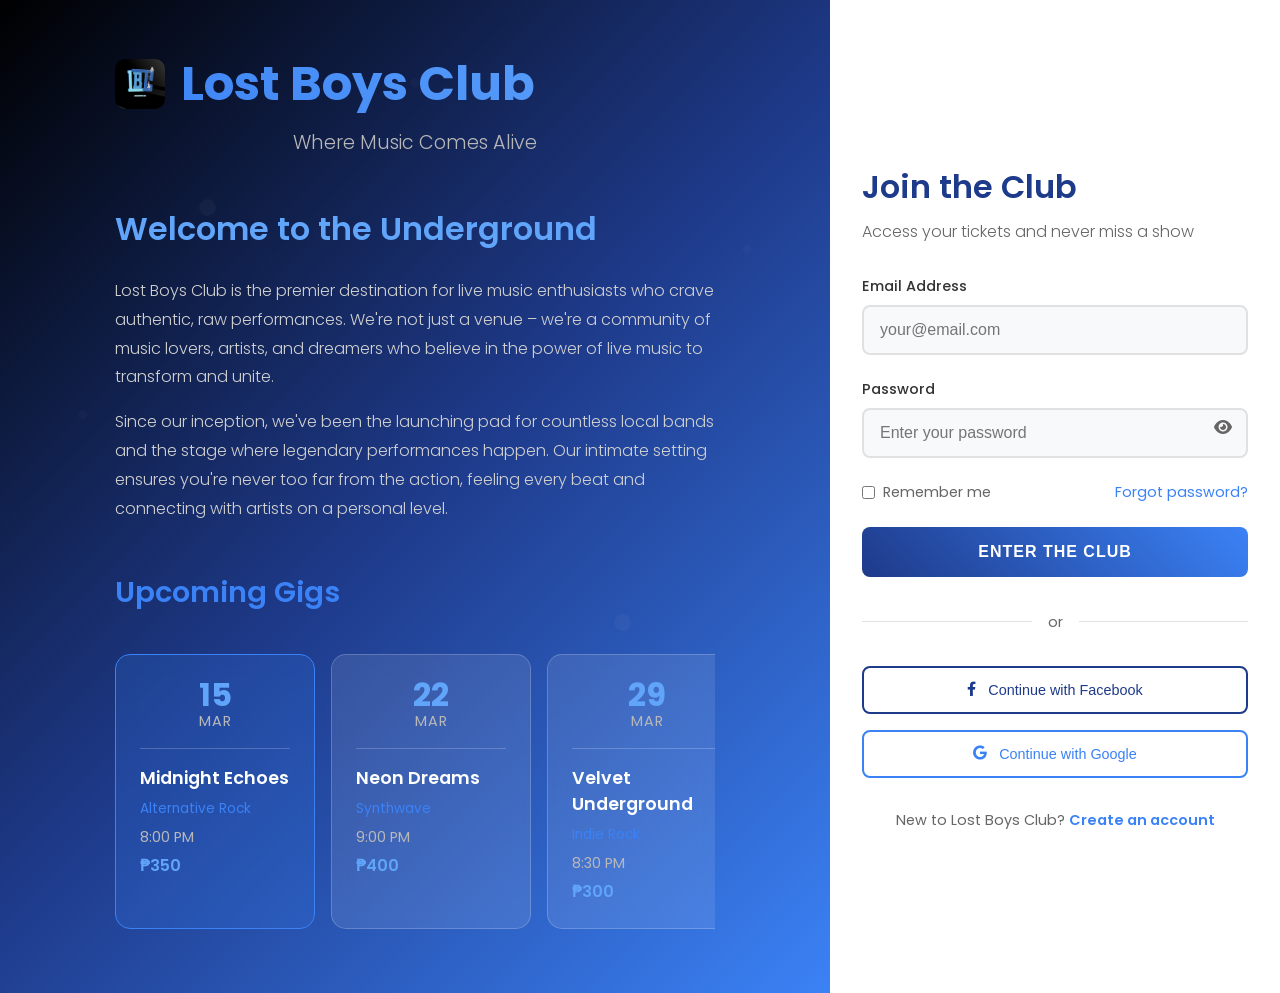
==== index.html @ bd05a9cb "initial login with landing page and bands page" ====
<!DOCTYPE html>
<html lang="en">
<head>
    <meta charset="UTF-8">
    <meta name="viewport" content="width=device-width, initial-scale=1.0">
    <title>Login - Lost Boys Club</title>
    <link rel="stylesheet" href="assets/css/login.css">
    <link href="https://fonts.googleapis.com/css2?family=Poppins:wght@300;400;500;600;700&display=swap" rel="stylesheet">
    <link rel="stylesheet" href="https://cdnjs.cloudflare.com/ajax/libs/font-awesome/6.0.0/css/all.min.css">
</head>
<body>
    <div class="login-container">
        <div class="login-left">
            <div class="lbc-overview">
                <div class="logo-section">
                    <h1><img src="assets/images/lbc_logo.jpg" alt="Lost Boys Club" class="logo-img"> Lost Boys Club</h1>
                    <p class="tagline">Where Music Comes Alive</p>
                </div>
                
                <div class="about-section">
                    <h2>Welcome to the Underground</h2>
                    <p>Lost Boys Club is the premier destination for live music enthusiasts who crave authentic, raw performances. We're not just a venue – we're a community of music lovers, artists, and dreamers who believe in the power of live music to transform and unite.</p>
                    <p>Since our inception, we've been the launching pad for countless local bands and the stage where legendary performances happen. Our intimate setting ensures you're never too far from the action, feeling every beat and connecting with artists on a personal level.</p>
                </div>

                <div class="upcoming-gigs">
                    <h3>Upcoming Gigs</h3>
                    <div class="gig-carousel">
                        <div class="gig-card active">
                            <div class="gig-date">
                                <span class="day">15</span>
                                <span class="month">MAR</span>
                            </div>
                            <div class="gig-info">
                                <h4>Midnight Echoes</h4>
                                <p class="genre">Alternative Rock</p>
                                <p class="time">8:00 PM</p>
                                <p class="price">₱350</p>
                            </div>
                        </div>
                        <div class="gig-card">
                            <div class="gig-date">
                                <span class="day">22</span>
                                <span class="month">MAR</span>
                            </div>
                            <div class="gig-info">
                                <h4>Neon Dreams</h4>
                                <p class="genre">Synthwave</p>
                                <p class="time">9:00 PM</p>
                                <p class="price">₱400</p>
                            </div>
                        </div>
                        <div class="gig-card">
                            <div class="gig-date">
                                <span class="day">29</span>
                                <span class="month">MAR</span>
                            </div>
                            <div class="gig-info">
                                <h4>Velvet Underground</h4>
                                <p class="genre">Indie Rock</p>
                                <p class="time">8:30 PM</p>
                                <p class="price">₱300</p>
                            </div>
                        </div>
                    </div>
                </div>
            </div>
        </div>

        <div class="login-right">
            <div class="login-form-container">
                <h2>Join the Club</h2>
                <p class="login-subtitle">Access your tickets and never miss a show</p>
                
                <form id="loginForm" class="login-form">
                    <div class="form-group">
                        <label for="email">Email Address</label>
                        <input type="email" id="email" name="email" required placeholder="your@email.com">
                    </div>
                    
                    <div class="form-group">
                        <label for="password">Password</label>
                        <input type="password" id="password" name="password" required placeholder="Enter your password">
                        <i class="fas fa-eye toggle-password"></i>
                    </div>
                    
                    <div class="form-options">
                        <label class="remember-me">
                            <input type="checkbox" name="remember">
                            <span>Remember me</span>
                        </label>
                        <a href="#" class="forgot-password">Forgot password?</a>
                    </div>
                    
                    <button type="submit" class="login-btn">Enter the Club</button>
                </form>
                
                <div class="divider">
                    <span>or</span>
                </div>
                
                <div class="social-login">
                    <button class="social-btn facebook">
                        <i class="fab fa-facebook-f"></i>
                        Continue with Facebook
                    </button>
                    <button class="social-btn google">
                        <i class="fab fa-google"></i>
                        Continue with Google
                    </button>
                </div>
                
                <div class="signup-link">
                    <p>New to Lost Boys Club? <a href="#">Create an account</a></p>
                </div>
            </div>
        </div>
    </div>

    <script src="assets/js/login.js"></script>
</body>
</html>
---- assets/css/login.css ----
/* Login Page Specific Styles */

/* Base Styles */
* {
    margin: 0;
    padding: 0;
    box-sizing: border-box;
}

body {
    font-family: 'Poppins', sans-serif;
    background: linear-gradient(135deg, #1e3a8a 0%, #1e40af 100%);
    min-height: 100vh;
    overflow-x: hidden;
    color: #000;
}

/* Login Container */
.login-container {
    display: flex;
    min-height: 100vh;
    background: #000;
}

/* Left Side - LBC Overview */
.login-left {
    flex: 1;
    background: linear-gradient(135deg, #000000 0%, #1e3a8a 50%, #3b82f6 100%);
    color: #fff;
    padding: 3rem;
    display: flex;
    align-items: center;
    position: relative;
    overflow: hidden;
}

.login-left::before {
    content: '';
    position: absolute;
    top: 0;
    left: 0;
    right: 0;
    bottom: 0;
    background: url('data:image/svg+xml,<svg xmlns="http://www.w3.org/2000/svg" viewBox="0 0 100 100"><defs><pattern id="grain" width="100" height="100" patternUnits="userSpaceOnUse"><circle cx="25" cy="25" r="1" fill="rgba(255,255,255,0.03)"/><circle cx="75" cy="75" r="1" fill="rgba(255,255,255,0.03)"/><circle cx="50" cy="10" r="0.5" fill="rgba(255,255,255,0.02)"/><circle cx="10" cy="50" r="0.5" fill="rgba(255,255,255,0.02)"/><circle cx="90" cy="30" r="0.5" fill="rgba(255,255,255,0.02)"/></pattern></defs><rect width="100" height="100" fill="url(%23grain)"/></svg>');
    pointer-events: none;
}

.lbc-overview {
    max-width: 600px;
    margin: 0 auto;
    position: relative;
    z-index: 1;
}

/* Logo Section */
.logo-section {
    text-align: center;
    margin-bottom: 3rem;
}

.logo-section h1 {
    font-size: 3rem;
    font-weight: 700;
    margin-bottom: 0.5rem;
    background: linear-gradient(45deg, #3b82f6, #60a5fa);
    -webkit-background-clip: text;
    -webkit-text-fill-color: transparent;
    background-clip: text;
    display: flex;
    align-items: center;
    gap: 1rem;
}

.logo-img {
    height: 50px;
    width: auto;
    border-radius: 10px;
    transition: transform 0.3s ease;
}

.logo-section:hover .logo-img {
    transform: scale(1.05);
}

.tagline {
    font-size: 1.2rem;
    color: #b8b8b8;
    font-weight: 300;
}

/* About Section */
.about-section {
    margin-bottom: 3rem;
}

.about-section h2 {
    font-size: 2rem;
    margin-bottom: 1.5rem;
    color: #60a5fa;
    font-weight: 600;
}

.about-section p {
    line-height: 1.8;
    margin-bottom: 1rem;
    color: #d0d0d0;
    font-weight: 300;
}

/* Upcoming Gigs */
.upcoming-gigs h3 {
    font-size: 1.8rem;
    margin-bottom: 1.5rem;
    color: #3b82f6;
    font-weight: 600;
}

.gig-carousel {
    display: flex;
    gap: 1rem;
    overflow-x: auto;
    padding: 1rem 0;
    scroll-snap-type: x mandatory;
}

.gig-carousel::-webkit-scrollbar {
    height: 6px;
}

.gig-carousel::-webkit-scrollbar-track {
    background: rgba(255, 255, 255, 0.1);
    border-radius: 3px;
}

.gig-carousel::-webkit-scrollbar-thumb {
    background: rgba(59, 130, 246, 0.5);
    border-radius: 3px;
}

.gig-card {
    background: rgba(255, 255, 255, 0.1);
    backdrop-filter: blur(10px);
    border-radius: 15px;
    padding: 1.5rem;
    min-width: 200px;
    scroll-snap-align: start;
    border: 1px solid rgba(255, 255, 255, 0.2);
    transition: all 0.3s ease;
    cursor: pointer;
}

.gig-card:hover {
    transform: translateY(-5px);
    background: rgba(255, 255, 255, 0.15);
    border-color: rgba(59, 130, 246, 0.5);
}

.gig-card.active {
    background: rgba(59, 130, 246, 0.2);
    border-color: #3b82f6;
}

.gig-date {
    display: flex;
    flex-direction: column;
    align-items: center;
    margin-bottom: 1rem;
    padding-bottom: 1rem;
    border-bottom: 1px solid rgba(255, 255, 255, 0.2);
}

.gig-date .day {
    font-size: 2rem;
    font-weight: 700;
    color: #60a5fa;
    line-height: 1;
}

.gig-date .month {
    font-size: 0.9rem;
    color: #b8b8b8;
    text-transform: uppercase;
    letter-spacing: 1px;
}

.gig-info h4 {
    font-size: 1.1rem;
    margin-bottom: 0.5rem;
    color: #fff;
    font-weight: 600;
}

.gig-info .genre {
    font-size: 0.85rem;
    color: #3b82f6;
    margin-bottom: 0.5rem;
}

.gig-info .time {
    font-size: 0.9rem;
    color: #b8b8b8;
    margin-bottom: 0.3rem;
}

.gig-info .price {
    font-size: 1rem;
    color: #60a5fa;
    font-weight: 600;
}

/* Right Side - Login Form */
.login-right {
    flex: 0 0 450px;
    background: #fff;
    display: flex;
    align-items: center;
    justify-content: center;
    padding: 2rem;
}

.login-form-container {
    width: 100%;
    max-width: 400px;
}

.login-form-container h2 {
    font-size: 2rem;
    margin-bottom: 0.5rem;
    color: #1e3a8a;
    font-weight: 600;
}

.login-subtitle {
    color: #666;
    margin-bottom: 2rem;
    font-weight: 300;
}

/* Form Styles */
.login-form {
    margin-bottom: 2rem;
}

.form-group {
    margin-bottom: 1.5rem;
    position: relative;
}

.form-group label {
    display: block;
    margin-bottom: 0.5rem;
    color: #333;
    font-weight: 500;
    font-size: 0.9rem;
}

.form-group input {
    width: 100%;
    padding: 0.875rem 1rem;
    border: 2px solid #e1e1e1;
    border-radius: 8px;
    font-size: 1rem;
    transition: all 0.3s ease;
    background: #f8f9fa;
}

.form-group input:focus {
    outline: none;
    border-color: #3b82f6;
    background: #fff;
    box-shadow: 0 0 0 3px rgba(59, 130, 246, 0.1);
}

.toggle-password {
    position: absolute;
    right: 1rem;
    top: 2.5rem;
    color: #666;
    cursor: pointer;
    transition: color 0.3s ease;
}

.toggle-password:hover {
    color: #3b82f6;
}

/* Form Options */
.form-options {
    display: flex;
    justify-content: space-between;
    align-items: center;
    margin-bottom: 1.5rem;
}

.remember-me {
    display: flex;
    align-items: center;
    cursor: pointer;
    font-size: 0.9rem;
    color: #666;
}

.remember-me input {
    margin-right: 0.5rem;
    width: auto;
}

.forgot-password {
    color: #3b82f6;
    text-decoration: none;
    font-size: 0.9rem;
    transition: color 0.3s ease;
}

.forgot-password:hover {
    color: #1e40af;
}

/* Login Button */
.login-btn {
    width: 100%;
    padding: 1rem;
    background: linear-gradient(45deg, #1e3a8a, #3b82f6);
    color: #fff;
    border: none;
    border-radius: 8px;
    font-size: 1rem;
    font-weight: 600;
    cursor: pointer;
    transition: all 0.3s ease;
    text-transform: uppercase;
    letter-spacing: 1px;
}

.login-btn:hover {
    transform: translateY(-2px);
    box-shadow: 0 10px 25px rgba(59, 130, 246, 0.3);
}

.login-btn:active {
    transform: translateY(0);
}

/* Divider */
.divider {
    text-align: center;
    margin: 2rem 0;
    position: relative;
}

.divider::before {
    content: '';
    position: absolute;
    top: 50%;
    left: 0;
    right: 0;
    height: 1px;
    background: #e1e1e1;
}

.divider span {
    background: #fff;
    padding: 0 1rem;
    color: #666;
    font-size: 0.9rem;
    position: relative;
    z-index: 1;
}

/* Social Login */
.social-login {
    margin-bottom: 2rem;
}

.social-btn {
    width: 100%;
    padding: 0.875rem;
    border: 2px solid #e1e1e1;
    border-radius: 8px;
    font-size: 0.9rem;
    font-weight: 500;
    cursor: pointer;
    transition: all 0.3s ease;
    margin-bottom: 1rem;
    display: flex;
    align-items: center;
    justify-content: center;
    gap: 0.75rem;
    background: #fff;
}

.social-btn:hover {
    transform: translateY(-2px);
    box-shadow: 0 5px 15px rgba(0, 0, 0, 0.1);
}

.social-btn.facebook {
    color: #1e3a8a;
    border-color: #1e3a8a;
}

.social-btn.facebook:hover {
    background: #1e3a8a;
    color: #fff;
}

.social-btn.google {
    color: #3b82f6;
    border-color: #3b82f6;
}

.social-btn.google:hover {
    background: #3b82f6;
    color: #fff;
}

/* Signup Link */
.signup-link {
    text-align: center;
    font-size: 0.9rem;
    color: #666;
}

.signup-link a {
    color: #3b82f6;
    text-decoration: none;
    font-weight: 600;
    transition: color 0.3s ease;
}

.signup-link a:hover {
    color: #1e40af;
}

/* Notification Styles */
.notification {
    position: fixed;
    top: 20px;
    right: 20px;
    padding: 1rem 1.5rem;
    border-radius: 8px;
    color: white;
    font-weight: 500;
    z-index: 1000;
    transform: translateX(100%);
    transition: transform 0.3s ease;
    max-width: 300px;
    word-wrap: break-word;
}

.notification-success {
    background: linear-gradient(45deg, #4caf50, #45a049);
}

.notification-error {
    background: linear-gradient(45deg, #f44336, #da190b);
}

.notification-info {
    background: linear-gradient(45deg, #3b82f6, #1e40af);
}

/* Registration Modal */
.modal-overlay {
    position: fixed;
    top: 0;
    left: 0;
    right: 0;
    bottom: 0;
    background: rgba(0, 0, 0, 0.8);
    display: flex;
    align-items: center;
    justify-content: center;
    z-index: 2000;
    animation: fadeIn 0.3s ease;
}

.registration-modal {
    background: white;
    border-radius: 15px;
    padding: 2rem;
    max-width: 500px;
    width: 90%;
    max-height: 90vh;
    overflow-y: auto;
    animation: slideUp 0.3s ease;
}

/* Animations */
@keyframes fadeIn {
    from { opacity: 0; }
    to { opacity: 1; }
}

@keyframes slideUp {
    from { transform: translateY(50px); opacity: 0; }
    to { transform: translateY(0); opacity: 1; }
}

/* Responsive Design */
@media (max-width: 1024px) {
    .login-left {
        padding: 2rem;
    }
    
    .logo-section h1 {
        font-size: 2.5rem;
    }
    
    .login-right {
        flex: 0 0 400px;
    }
}

@media (max-width: 768px) {
    .login-container {
        flex-direction: column;
    }
    
    .login-left {
        min-height: auto;
        padding: 2rem;
    }
    
    .login-right {
        flex: 1;
        padding: 1.5rem;
    }
    
    .gig-carousel {
        flex-direction: column;
    }
    
    .gig-card {
        min-width: 100%;
    }
}

@media (max-width: 480px) {
    .login-left {
        padding: 1.5rem;
    }
    
    .logo-section h1 {
        font-size: 2rem;
    }
    
    .about-section h2 {
        font-size: 1.5rem;
    }
    
    .upcoming-gigs h3 {
        font-size: 1.3rem;
    }
    
    .login-right {
        padding: 1rem;
    }
    
    .login-form-container h2 {
        font-size: 1.5rem;
    }
}
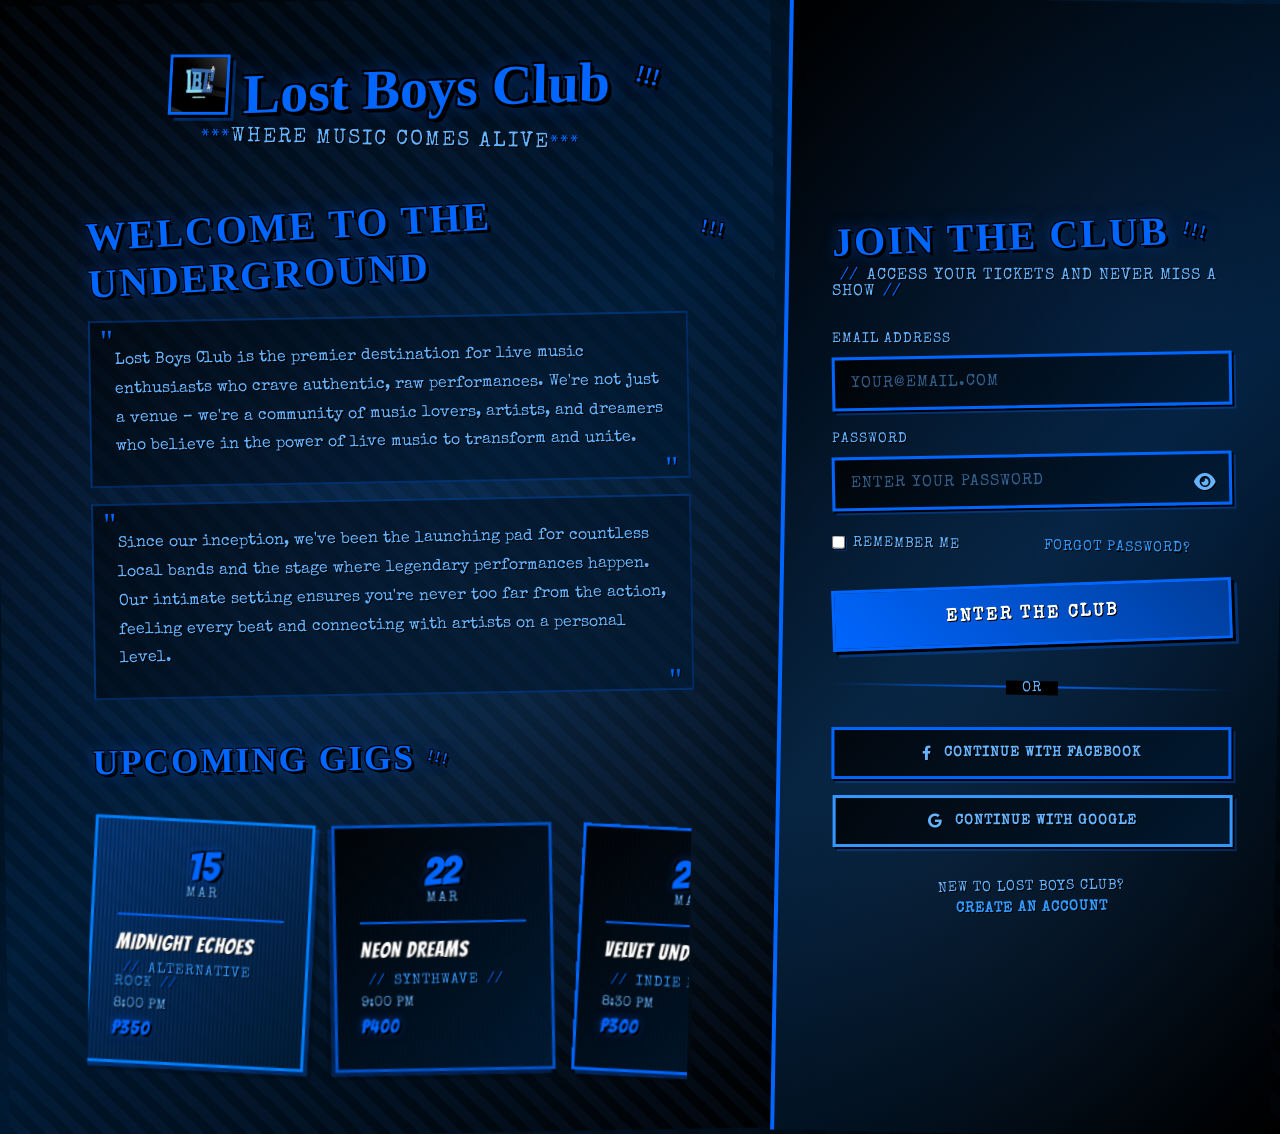
==== commit 43baa005: "punk ui. added backend customer side functionality" ====
--- a/index.html
+++ b/index.html
@@ -5,7 +5,7 @@
     <meta name="viewport" content="width=device-width, initial-scale=1.0">
     <title>Login - Lost Boys Club</title>
     <link rel="stylesheet" href="assets/css/login.css">
-    <link href="https://fonts.googleapis.com/css2?family=Poppins:wght@300;400;500;600;700&display=swap" rel="stylesheet">
+    <link href="https://fonts.googleapis.com/css2?family=Permanent+Marker&family=Bangers&family=Creepster&family=Special+Elite&family=UnifrakturMaguntia&family=Poppins:wght@300;400;500;600;700&display=swap" rel="stylesheet">
     <link rel="stylesheet" href="https://cdnjs.cloudflare.com/ajax/libs/font-awesome/6.0.0/css/all.min.css">
 </head>
 <body>
--- a/assets/css/login.css
+++ b/assets/css/login.css
@@ -8,30 +8,72 @@
 }
 
 body {
-    font-family: 'Poppins', sans-serif;
-    background: linear-gradient(135deg, #1e3a8a 0%, #1e40af 100%);
+    font-family: 'Permanent Marker', 'Bangers', 'Special Elite', cursive;
+    background: 
+        repeating-linear-gradient(
+            45deg,
+            transparent,
+            transparent 10px,
+            rgba(59, 130, 246, 0.03) 10px,
+            rgba(59, 130, 246, 0.03) 20px
+        ),
+        linear-gradient(135deg, #000000 0%, #001a33 50%, #000000 100%);
     min-height: 100vh;
     overflow-x: hidden;
-    color: #000;
+    color: #fff;
 }
 
 /* Login Container */
 .login-container {
     display: flex;
     min-height: 100vh;
-    background: #000;
+    background: 
+        repeating-linear-gradient(
+            45deg,
+            transparent,
+            transparent 15px,
+            rgba(59, 130, 246, 0.02) 15px,
+            rgba(59, 130, 246, 0.02) 30px
+        ),
+        linear-gradient(135deg, #000000 0%, #001a33 50%, #000000 100%);
+    position: relative;
+    overflow: hidden;
+}
+
+.login-container::before {
+    content: '';
+    position: absolute;
+    top: 0;
+    left: 0;
+    right: 0;
+    bottom: 0;
+    background-image: 
+        radial-gradient(circle at 20% 50%, rgba(59, 130, 246, 0.1) 0%, transparent 50%),
+        radial-gradient(circle at 80% 20%, rgba(96, 165, 250, 0.1) 0%, transparent 50%),
+        radial-gradient(circle at 40% 80%, rgba(59, 130, 246, 0.1) 0%, transparent 50%);
+    pointer-events: none;
+    z-index: -1;
 }
 
 /* Left Side - LBC Overview */
 .login-left {
     flex: 1;
-    background: linear-gradient(135deg, #000000 0%, #1e3a8a 50%, #3b82f6 100%);
+    background: 
+        repeating-linear-gradient(
+            45deg,
+            transparent,
+            transparent 10px,
+            rgba(59, 130, 246, 0.05) 10px,
+            rgba(59, 130, 246, 0.05) 20px
+        ),
+        linear-gradient(135deg, #000000 0%, #001a33 50%, #000000 100%);
     color: #fff;
     padding: 3rem;
     display: flex;
     align-items: center;
     position: relative;
     overflow: hidden;
+    transform: rotate(-1deg);
 }
 
 .login-left::before {
@@ -41,8 +83,11 @@
     left: 0;
     right: 0;
     bottom: 0;
-    background: url('data:image/svg+xml,<svg xmlns="http://www.w3.org/2000/svg" viewBox="0 0 100 100"><defs><pattern id="grain" width="100" height="100" patternUnits="userSpaceOnUse"><circle cx="25" cy="25" r="1" fill="rgba(255,255,255,0.03)"/><circle cx="75" cy="75" r="1" fill="rgba(255,255,255,0.03)"/><circle cx="50" cy="10" r="0.5" fill="rgba(255,255,255,0.02)"/><circle cx="10" cy="50" r="0.5" fill="rgba(255,255,255,0.02)"/><circle cx="90" cy="30" r="0.5" fill="rgba(255,255,255,0.02)"/></pattern></defs><rect width="100" height="100" fill="url(%23grain)"/></svg>');
+    background-image: 
+        radial-gradient(circle at 30% 40%, rgba(59, 130, 246, 0.1) 0%, transparent 50%),
+        radial-gradient(circle at 70% 60%, rgba(96, 165, 250, 0.1) 0%, transparent 50%);
     pointer-events: none;
+    z-index: -1;
 }
 
 .lbc-overview {
@@ -50,114 +95,278 @@
     margin: 0 auto;
     position: relative;
     z-index: 1;
+    transform: rotate(1deg);
 }
 
 /* Logo Section */
 .logo-section {
     text-align: center;
     margin-bottom: 3rem;
+    position: relative;
 }
 
 .logo-section h1 {
-    font-size: 3rem;
+    font-family: 'Permanent Marker', cursive;
+    font-size: 3.5rem;
     font-weight: 700;
     margin-bottom: 0.5rem;
-    background: linear-gradient(45deg, #3b82f6, #60a5fa);
-    -webkit-background-clip: text;
-    -webkit-text-fill-color: transparent;
-    background-clip: text;
-    display: flex;
-    align-items: center;
-    gap: 1rem;
+    color: #0066ff;
+    text-shadow: 
+        4px 4px 0px #000,
+        -2px -2px 0px #000,
+        2px -2px 0px #000,
+        -2px 2px 0px #000,
+        2px 2px 0px #000,
+        0 0 20px rgba(0, 102, 255, 0.5);
+    transform: rotate(-2deg) skew(-3deg);
+    position: relative;
+    display: inline-block;
+}
+
+.logo-section h1::after {
+    content: '!!!';
+    position: absolute;
+    right: -50px;
+    top: 50%;
+    transform: translateY(-50%) rotate(15deg);
+    font-size: 1.5rem;
+    color: #0066ff;
+    animation: pulse 2s infinite;
 }
 
 .logo-img {
-    height: 50px;
+    height: 60px;
     width: auto;
-    border-radius: 10px;
+    border-radius: 0;
     transition: transform 0.3s ease;
+    border: 3px solid #0066ff;
+    box-shadow: 
+        3px 3px 0px #000,
+        6px 6px 0px rgba(0, 102, 255, 0.3);
+    transform: rotate(2deg);
 }
 
 .logo-section:hover .logo-img {
-    transform: scale(1.05);
+    transform: rotate(2deg) scale(1.1);
 }
 
 .tagline {
-    font-size: 1.2rem;
-    color: #b8b8b8;
-    font-weight: 300;
+    font-family: 'Special Elite', cursive;
+    font-size: 1.3rem;
+    color: #66b3ff;
+    font-weight: 500;
+    text-transform: uppercase;
+    letter-spacing: 2px;
+    text-shadow: 1px 1px 0px #000;
+    transform: rotate(1deg);
+    position: relative;
+    display: inline-block;
+}
+
+.tagline::before,
+.tagline::after {
+    content: '***';
+    position: absolute;
+    top: 50%;
+    transform: translateY(-50%);
+    color: #0066ff;
+    font-size: 1rem;
+}
+
+.tagline::before {
+    left: -30px;
+}
+
+.tagline::after {
+    right: -30px;
 }
 
 /* About Section */
 .about-section {
     margin-bottom: 3rem;
+    transform: rotate(-1deg);
 }
 
 .about-section h2 {
-    font-size: 2rem;
+    font-family: 'Permanent Marker', cursive;
+    font-size: 2.5rem;
     margin-bottom: 1.5rem;
-    color: #60a5fa;
-    font-weight: 600;
+    color: #0066ff;
+    font-weight: 700;
+    text-transform: uppercase;
+    letter-spacing: 2px;
+    text-shadow: 
+        3px 3px 0px #000,
+        -1px -1px 0px #000,
+        1px -1px 0px #000,
+        -1px 1px 0px #000,
+        1px 1px 0px #000,
+        0 0 15px rgba(0, 102, 255, 0.5);
+    transform: rotate(-2deg);
+    position: relative;
+    display: inline-block;
+}
+
+.about-section h2::after {
+    content: '!!!';
+    position: absolute;
+    right: -40px;
+    top: 50%;
+    transform: translateY(-50%) rotate(15deg);
+    font-size: 1.2rem;
+    color: #0066ff;
+    animation: pulse 2s infinite;
 }
 
 .about-section p {
+    font-family: 'Special Elite', cursive;
     line-height: 1.8;
     margin-bottom: 1rem;
-    color: #d0d0d0;
-    font-weight: 300;
+    color: #66b3ff;
+    font-weight: 500;
+    text-shadow: 1px 1px 0px #000;
+    background: 
+        linear-gradient(135deg, rgba(0, 0, 0, 0.5) 0%, rgba(0, 26, 51, 0.5) 100%);
+    padding: 1.5rem;
+    border: 2px solid rgba(0, 102, 255, 0.3);
+    position: relative;
+}
+
+.about-section p::before {
+    content: '"';
+    position: absolute;
+    top: -10px;
+    left: 10px;
+    font-size: 2rem;
+    color: #0066ff;
+    font-family: 'Permanent Marker', cursive;
+}
+
+.about-section p::after {
+    content: '"';
+    position: absolute;
+    bottom: -20px;
+    right: 10px;
+    font-size: 2rem;
+    color: #0066ff;
+    font-family: 'Permanent Marker', cursive;
 }
 
 /* Upcoming Gigs */
+.upcoming-gigs {
+    transform: rotate(1deg);
+}
+
 .upcoming-gigs h3 {
-    font-size: 1.8rem;
+    font-family: 'Permanent Marker', cursive;
+    font-size: 2.2rem;
     margin-bottom: 1.5rem;
-    color: #3b82f6;
-    font-weight: 600;
+    color: #0066ff;
+    font-weight: 700;
+    text-transform: uppercase;
+    letter-spacing: 2px;
+    text-shadow: 
+        3px 3px 0px #000,
+        -1px -1px 0px #000,
+        1px -1px 0px #000,
+        -1px 1px 0px #000,
+        1px 1px 0px #000,
+        0 0 15px rgba(0, 102, 255, 0.5);
+    transform: rotate(-2deg);
+    position: relative;
+    display: inline-block;
+}
+
+.upcoming-gigs h3::after {
+    content: '!!!';
+    position: absolute;
+    right: -35px;
+    top: 50%;
+    transform: translateY(-50%) rotate(15deg);
+    font-size: 1rem;
+    color: #0066ff;
+    animation: pulse 2s infinite;
 }
 
 .gig-carousel {
     display: flex;
-    gap: 1rem;
+    gap: 1.5rem;
     overflow-x: auto;
     padding: 1rem 0;
     scroll-snap-type: x mandatory;
 }
 
 .gig-carousel::-webkit-scrollbar {
-    height: 6px;
+    height: 8px;
 }
 
 .gig-carousel::-webkit-scrollbar-track {
-    background: rgba(255, 255, 255, 0.1);
-    border-radius: 3px;
+    background: rgba(0, 0, 0, 0.3);
+    border-radius: 0;
 }
 
 .gig-carousel::-webkit-scrollbar-thumb {
-    background: rgba(59, 130, 246, 0.5);
-    border-radius: 3px;
+    background: linear-gradient(45deg, #0066ff, #003d99);
+    border-radius: 0;
+    border: 2px solid #000;
+    box-shadow: 
+        1px 1px 0px #000,
+        2px 2px 0px rgba(0, 102, 255, 0.3);
 }
 
 .gig-card {
-    background: rgba(255, 255, 255, 0.1);
-    backdrop-filter: blur(10px);
-    border-radius: 15px;
+    background: 
+        linear-gradient(135deg, rgba(0, 0, 0, 0.9) 0%, rgba(0, 26, 51, 0.9) 100%),
+        repeating-linear-gradient(
+            90deg,
+            transparent,
+            transparent 2px,
+            rgba(59, 130, 246, 0.1) 2px,
+            rgba(59, 130, 246, 0.1) 4px
+        );
+    backdrop-filter: blur(5px);
+    border-radius: 0;
     padding: 1.5rem;
-    min-width: 200px;
+    min-width: 220px;
     scroll-snap-align: start;
-    border: 1px solid rgba(255, 255, 255, 0.2);
+    border: 3px solid #0066ff;
     transition: all 0.3s ease;
     cursor: pointer;
+    position: relative;
+    transform: rotate(2deg) scale(1);
+    box-shadow: 
+        4px 4px 0px rgba(0, 102, 255, 0.3),
+        8px 8px 0px rgba(0, 0, 0, 0.2);
+}
+
+.gig-card:nth-child(even) {
+    transform: rotate(-2deg) scale(1);
+    border-color: #0052cc;
+    box-shadow: 
+        -4px 4px 0px rgba(0, 82, 204, 0.3),
+        -8px 8px 0px rgba(0, 0, 0, 0.2);
 }
 
 .gig-card:hover {
-    transform: translateY(-5px);
-    background: rgba(255, 255, 255, 0.15);
-    border-color: rgba(59, 130, 246, 0.5);
+    transform: rotate(0deg) scale(1.05);
+    box-shadow: 
+        0 0 20px rgba(0, 102, 255, 0.6),
+        4px 4px 0px rgba(0, 102, 255, 0.4);
+    border-color: #0066ff;
+    z-index: 10;
 }
 
 .gig-card.active {
-    background: rgba(59, 130, 246, 0.2);
-    border-color: #3b82f6;
+    background: 
+        linear-gradient(135deg, rgba(0, 102, 255, 0.2) 0%, rgba(0, 26, 51, 0.8) 100%),
+        repeating-linear-gradient(
+            90deg,
+            transparent,
+            transparent 2px,
+            rgba(59, 130, 246, 0.2) 2px,
+            rgba(59, 130, 246, 0.2) 4px
+        );
+    border-color: #0080ff;
 }
 
 .gig-date {
@@ -166,74 +375,176 @@
     align-items: center;
     margin-bottom: 1rem;
     padding-bottom: 1rem;
-    border-bottom: 1px solid rgba(255, 255, 255, 0.2);
+    border-bottom: 2px solid #0066ff;
 }
 
 .gig-date .day {
-    font-size: 2rem;
-    font-weight: 700;
-    color: #60a5fa;
+    font-family: 'Bangers', cursive;
+    font-size: 2.5rem;
+    font-weight: 400;
+    color: #0066ff;
     line-height: 1;
+    text-shadow: 
+        2px 2px 0px #000,
+        -1px -1px 0px #000,
+        1px -1px 0px #000,
+        -1px 1px 0px #000,
+        1px 1px 0px #000,
+        0 0 10px rgba(0, 102, 255, 0.5);
+    transform: rotate(-2deg);
 }
 
 .gig-date .month {
+    font-family: 'Special Elite', cursive;
     font-size: 0.9rem;
-    color: #b8b8b8;
-    text-transform: uppercase;
-    letter-spacing: 1px;
+    color: #66b3ff;
+    text-transform: uppercase;
+    letter-spacing: 2px;
+    text-shadow: 1px 1px 0px #000;
 }
 
 .gig-info h4 {
-    font-size: 1.1rem;
+    font-family: 'Bangers', cursive;
+    font-size: 1.3rem;
     margin-bottom: 0.5rem;
     color: #fff;
-    font-weight: 600;
+    font-weight: 400;
+    text-transform: uppercase;
+    letter-spacing: 1px;
+    text-shadow: 1px 1px 0px #000;
 }
 
 .gig-info .genre {
+    font-family: 'Special Elite', cursive;
     font-size: 0.85rem;
-    color: #3b82f6;
+    color: #3399ff;
     margin-bottom: 0.5rem;
+    text-transform: uppercase;
+    letter-spacing: 1px;
+    text-shadow: 1px 1px 0px #000;
+    position: relative;
+    display: inline-block;
+}
+
+.gig-info .genre::before,
+.gig-info .genre::after {
+    content: '//';
+    color: #0066ff;
+    margin: 0 0.5rem;
 }
 
 .gig-info .time {
+    font-family: 'Special Elite', cursive;
     font-size: 0.9rem;
-    color: #b8b8b8;
+    color: #66b3ff;
     margin-bottom: 0.3rem;
+    text-shadow: 1px 1px 0px #000;
 }
 
 .gig-info .price {
-    font-size: 1rem;
-    color: #60a5fa;
-    font-weight: 600;
+    font-family: 'Bangers', cursive;
+    font-size: 1.2rem;
+    color: #0066ff;
+    font-weight: 400;
+    text-transform: uppercase;
+    letter-spacing: 1px;
+    text-shadow: 
+        2px 2px 0px #000,
+        0 0 10px rgba(0, 102, 255, 0.5);
+    transform: rotate(-1deg);
 }
 
 /* Right Side - Login Form */
 .login-right {
-    flex: 0 0 450px;
-    background: #fff;
+    flex: 0 0 500px;
+    background: 
+        linear-gradient(135deg, #000000 0%, #001a33 50%, #000000 100%),
+        repeating-linear-gradient(
+            45deg,
+            transparent,
+            transparent 10px,
+            rgba(59, 130, 246, 0.05) 10px,
+            rgba(59, 130, 246, 0.05) 20px
+        );
     display: flex;
     align-items: center;
     justify-content: center;
     padding: 2rem;
+    border-left: 4px solid #0066ff;
+    position: relative;
+    overflow: hidden;
+    transform: rotate(1deg);
+}
+
+.login-right::before {
+    content: '';
+    position: absolute;
+    top: 0;
+    left: 0;
+    right: 0;
+    bottom: 0;
+    background-image: 
+        radial-gradient(circle at 70% 30%, rgba(59, 130, 246, 0.1) 0%, transparent 50%),
+        radial-gradient(circle at 30% 70%, rgba(96, 165, 250, 0.1) 0%, transparent 50%);
+    pointer-events: none;
+    z-index: -1;
 }
 
 .login-form-container {
     width: 100%;
     max-width: 400px;
+    transform: rotate(-1deg);
+    position: relative;
 }
 
 .login-form-container h2 {
-    font-size: 2rem;
+    font-family: 'Permanent Marker', cursive;
+    font-size: 2.5rem;
     margin-bottom: 0.5rem;
-    color: #1e3a8a;
-    font-weight: 600;
+    color: #0066ff;
+    font-weight: 700;
+    text-transform: uppercase;
+    letter-spacing: 2px;
+    text-shadow: 
+        3px 3px 0px #000,
+        -1px -1px 0px #000,
+        1px -1px 0px #000,
+        -1px 1px 0px #000,
+        1px 1px 0px #000,
+        0 0 15px rgba(0, 102, 255, 0.5);
+    transform: rotate(-2deg);
+    position: relative;
+    display: inline-block;
+}
+
+.login-form-container h2::after {
+    content: '!!!';
+    position: absolute;
+    right: -40px;
+    top: 50%;
+    transform: translateY(-50%) rotate(15deg);
+    font-size: 1.2rem;
+    color: #0066ff;
+    animation: pulse 2s infinite;
 }
 
 .login-subtitle {
-    color: #666;
+    font-family: 'Special Elite', cursive;
+    color: #66b3ff;
     margin-bottom: 2rem;
-    font-weight: 300;
+    font-weight: 500;
+    text-transform: uppercase;
+    letter-spacing: 1px;
+    text-shadow: 1px 1px 0px #000;
+    position: relative;
+    display: inline-block;
+}
+
+.login-subtitle::before,
+.login-subtitle::after {
+    content: '//';
+    color: #0066ff;
+    margin: 0 0.5rem;
 }
 
 /* Form Styles */
@@ -247,41 +558,66 @@
 }
 
 .form-group label {
+    font-family: 'Special Elite', cursive;
     display: block;
     margin-bottom: 0.5rem;
-    color: #333;
+    color: #66b3ff;
     font-weight: 500;
     font-size: 0.9rem;
+    text-transform: uppercase;
+    letter-spacing: 1px;
+    text-shadow: 1px 1px 0px #000;
 }
 
 .form-group input {
     width: 100%;
-    padding: 0.875rem 1rem;
-    border: 2px solid #e1e1e1;
-    border-radius: 8px;
+    padding: 1rem;
+    border: 3px solid #0066ff;
+    border-radius: 0;
     font-size: 1rem;
     transition: all 0.3s ease;
-    background: #f8f9fa;
+    background: 
+        linear-gradient(135deg, rgba(0, 0, 0, 0.8) 0%, rgba(0, 26, 51, 0.8) 100%);
+    color: #fff;
+    font-family: 'Special Elite', cursive;
+    text-transform: uppercase;
+    letter-spacing: 1px;
+    box-shadow: 
+        2px 2px 0px #000,
+        4px 4px 0px rgba(0, 102, 255, 0.3);
+    transform: rotate(-1deg);
 }
 
 .form-group input:focus {
     outline: none;
-    border-color: #3b82f6;
-    background: #fff;
-    box-shadow: 0 0 0 3px rgba(59, 130, 246, 0.1);
+    border-color: #0080ff;
+    background: 
+        linear-gradient(135deg, rgba(0, 0, 0, 0.9) 0%, rgba(0, 26, 51, 0.9) 100%);
+    box-shadow: 
+        0 0 20px rgba(0, 102, 255, 0.6),
+        2px 2px 0px #000,
+        4px 4px 0px rgba(0, 102, 255, 0.4);
+    transform: rotate(-1deg) scale(1.02);
+}
+
+.form-group input::placeholder {
+    color: rgba(102, 179, 255, 0.5);
 }
 
 .toggle-password {
     position: absolute;
     right: 1rem;
     top: 2.5rem;
-    color: #666;
+    color: #66b3ff;
     cursor: pointer;
-    transition: color 0.3s ease;
+    transition: all 0.3s ease;
+    font-size: 1.2rem;
+    text-shadow: 1px 1px 0px #000;
 }
 
 .toggle-password:hover {
-    color: #3b82f6;
+    color: #0066ff;
+    transform: scale(1.2);
 }
 
 /* Form Options */
@@ -290,6 +626,7 @@
     justify-content: space-between;
     align-items: center;
     margin-bottom: 1.5rem;
+    transform: rotate(1deg);
 }
 
 .remember-me {
@@ -297,48 +634,108 @@
     align-items: center;
     cursor: pointer;
     font-size: 0.9rem;
-    color: #666;
+    color: #66b3ff;
+    font-family: 'Special Elite', cursive;
+    text-transform: uppercase;
+    letter-spacing: 1px;
+    text-shadow: 1px 1px 0px #000;
 }
 
 .remember-me input {
     margin-right: 0.5rem;
     width: auto;
+    border: 2px solid #0066ff;
+    box-shadow: 
+        1px 1px 0px #000,
+        2px 2px 0px rgba(0, 102, 255, 0.3);
 }
 
 .forgot-password {
-    color: #3b82f6;
+    font-family: 'Special Elite', cursive;
+    color: #3399ff;
     text-decoration: none;
     font-size: 0.9rem;
-    transition: color 0.3s ease;
+    transition: all 0.3s ease;
+    text-transform: uppercase;
+    letter-spacing: 1px;
+    text-shadow: 1px 1px 0px #000;
+    position: relative;
+    display: inline-block;
+    padding: 0.3rem 0.8rem;
+    border: 2px solid transparent;
+}
+
+.forgot-password::before,
+.forgot-password::after {
+    content: '//';
+    color: #0066ff;
+    margin: 0 0.3rem;
+    opacity: 0;
+    transition: opacity 0.3s ease;
 }
 
 .forgot-password:hover {
-    color: #1e40af;
+    color: #0066ff;
+    border-color: #0066ff;
+    background: rgba(0, 102, 255, 0.1);
+    transform: scale(1.05) rotate(2deg);
+}
+
+.forgot-password:hover::before,
+.forgot-password:hover::after {
+    opacity: 1;
 }
 
 /* Login Button */
 .login-btn {
     width: 100%;
-    padding: 1rem;
-    background: linear-gradient(45deg, #1e3a8a, #3b82f6);
+    padding: 1.2rem;
+    background: linear-gradient(45deg, #0066ff, #003d99);
     color: #fff;
-    border: none;
-    border-radius: 8px;
-    font-size: 1rem;
+    border: 3px solid #0066ff;
+    border-radius: 0;
+    font-size: 1.1rem;
     font-weight: 600;
     cursor: pointer;
     transition: all 0.3s ease;
     text-transform: uppercase;
-    letter-spacing: 1px;
+    letter-spacing: 2px;
+    font-family: 'Special Elite', cursive;
+    text-shadow: 1px 1px 0px #000;
+    box-shadow: 
+        3px 3px 0px #000,
+        6px 6px 0px rgba(0, 102, 255, 0.3);
+    transform: rotate(-2deg);
+    position: relative;
+    overflow: hidden;
+}
+
+.login-btn::before {
+    content: '';
+    position: absolute;
+    top: 0;
+    left: -100%;
+    width: 100%;
+    height: 100%;
+    background: linear-gradient(90deg, transparent, rgba(255, 255, 255, 0.2), transparent);
+    transition: left 0.5s ease;
+}
+
+.login-btn:hover::before {
+    left: 100%;
 }
 
 .login-btn:hover {
-    transform: translateY(-2px);
-    box-shadow: 0 10px 25px rgba(59, 130, 246, 0.3);
+    background: linear-gradient(45deg, #0080ff, #0066ff);
+    transform: rotate(-2deg) scale(1.05);
+    box-shadow: 
+        0 0 20px rgba(0, 102, 255, 0.6),
+        3px 3px 0px #000,
+        6px 6px 0px rgba(0, 102, 255, 0.4);
 }
 
 .login-btn:active {
-    transform: translateY(0);
+    transform: rotate(-2deg) scale(0.98);
 }
 
 /* Divider */
@@ -346,6 +743,7 @@
     text-align: center;
     margin: 2rem 0;
     position: relative;
+    transform: rotate(1deg);
 }
 
 .divider::before {
@@ -354,31 +752,36 @@
     top: 50%;
     left: 0;
     right: 0;
-    height: 1px;
-    background: #e1e1e1;
+    height: 2px;
+    background: linear-gradient(90deg, transparent, #0066ff, transparent);
 }
 
 .divider span {
-    background: #fff;
+    font-family: 'Special Elite', cursive;
+    background: #000;
     padding: 0 1rem;
-    color: #666;
+    color: #66b3ff;
     font-size: 0.9rem;
     position: relative;
     z-index: 1;
+    text-transform: uppercase;
+    letter-spacing: 1px;
+    text-shadow: 1px 1px 0px #000;
 }
 
 /* Social Login */
 .social-login {
     margin-bottom: 2rem;
+    transform: rotate(-1deg);
 }
 
 .social-btn {
     width: 100%;
-    padding: 0.875rem;
-    border: 2px solid #e1e1e1;
-    border-radius: 8px;
+    padding: 1rem;
+    border: 3px solid #0066ff;
+    border-radius: 0;
     font-size: 0.9rem;
-    font-weight: 500;
+    font-weight: 600;
     cursor: pointer;
     transition: all 0.3s ease;
     margin-bottom: 1rem;
@@ -386,31 +789,61 @@
     align-items: center;
     justify-content: center;
     gap: 0.75rem;
-    background: #fff;
+    background: 
+        linear-gradient(135deg, rgba(0, 0, 0, 0.8) 0%, rgba(0, 26, 51, 0.8) 100%);
+    color: #66b3ff;
+    font-family: 'Special Elite', cursive;
+    text-transform: uppercase;
+    letter-spacing: 1px;
+    text-shadow: 1px 1px 0px #000;
+    box-shadow: 
+        2px 2px 0px #000,
+        4px 4px 0px rgba(0, 102, 255, 0.3);
+    transform: rotate(1deg);
+    position: relative;
+    overflow: hidden;
+}
+
+.social-btn::before {
+    content: '';
+    position: absolute;
+    top: 0;
+    left: -100%;
+    width: 100%;
+    height: 100%;
+    background: linear-gradient(90deg, transparent, rgba(255, 255, 255, 0.1), transparent);
+    transition: left 0.5s ease;
+}
+
+.social-btn:hover::before {
+    left: 100%;
 }
 
 .social-btn:hover {
-    transform: translateY(-2px);
-    box-shadow: 0 5px 15px rgba(0, 0, 0, 0.1);
+    transform: rotate(1deg) scale(1.05);
+    box-shadow: 
+        0 0 15px rgba(0, 102, 255, 0.4),
+        2px 2px 0px #000,
+        4px 4px 0px rgba(0, 102, 255, 0.4);
 }
 
 .social-btn.facebook {
-    color: #1e3a8a;
-    border-color: #1e3a8a;
+    border-color: #0066ff;
+    color: #66b3ff;
 }
 
 .social-btn.facebook:hover {
-    background: #1e3a8a;
+    background: linear-gradient(45deg, #0066ff, #003d99);
     color: #fff;
 }
 
 .social-btn.google {
-    color: #3b82f6;
-    border-color: #3b82f6;
+    border-color: #3399ff;
+    color: #66b3ff;
 }
 
 .social-btn.google:hover {
-    background: #3b82f6;
+    background: linear-gradient(45deg, #3399ff, #0066ff);
     color: #fff;
 }
 
@@ -418,18 +851,47 @@
 .signup-link {
     text-align: center;
     font-size: 0.9rem;
-    color: #666;
+    color: #66b3ff;
+    font-family: 'Special Elite', cursive;
+    text-transform: uppercase;
+    letter-spacing: 1px;
+    text-shadow: 1px 1px 0px #000;
+    transform: rotate(-1deg);
 }
 
 .signup-link a {
-    color: #3b82f6;
+    font-family: 'Special Elite', cursive;
+    color: #3399ff;
     text-decoration: none;
     font-weight: 600;
-    transition: color 0.3s ease;
+    transition: all 0.3s ease;
+    text-transform: uppercase;
+    letter-spacing: 1px;
+    position: relative;
+    display: inline-block;
+    padding: 0.3rem 0.8rem;
+    border: 2px solid transparent;
+}
+
+.signup-link a::before,
+.signup-link a::after {
+    content: '//';
+    color: #0066ff;
+    margin: 0 0.3rem;
+    opacity: 0;
+    transition: opacity 0.3s ease;
 }
 
 .signup-link a:hover {
-    color: #1e40af;
+    color: #0066ff;
+    border-color: #0066ff;
+    background: rgba(0, 102, 255, 0.1);
+    transform: scale(1.05) rotate(2deg);
+}
+
+.signup-link a:hover::before,
+.signup-link a:hover::after {
+    opacity: 1;
 }
 
 /* Notification Styles */
@@ -438,26 +900,37 @@
     top: 20px;
     right: 20px;
     padding: 1rem 1.5rem;
-    border-radius: 8px;
+    border-radius: 0;
     color: white;
-    font-weight: 500;
+    font-weight: 600;
     z-index: 1000;
-    transform: translateX(100%);
-    transition: transform 0.3s ease;
+    transform: translateX(100%) rotate(2deg);
+    transition: all 0.3s ease;
     max-width: 300px;
     word-wrap: break-word;
+    font-family: 'Special Elite', cursive;
+    text-transform: uppercase;
+    letter-spacing: 1px;
+    text-shadow: 1px 1px 0px #000;
+    border: 3px solid #000;
+    box-shadow: 
+        3px 3px 0px #000,
+        6px 6px 0px rgba(0, 0, 0, 0.3);
 }
 
 .notification-success {
-    background: linear-gradient(45deg, #4caf50, #45a049);
+    background: linear-gradient(45deg, #00ff00, #00cc00);
+    border-color: #00cc00;
 }
 
 .notification-error {
-    background: linear-gradient(45deg, #f44336, #da190b);
+    background: linear-gradient(45deg, #ff3333, #cc0000);
+    border-color: #cc0000;
 }
 
 .notification-info {
-    background: linear-gradient(45deg, #3b82f6, #1e40af);
+    background: linear-gradient(45deg, #0066ff, #003d99);
+    border-color: #003d99;
 }
 
 /* Registration Modal */
@@ -467,23 +940,54 @@
     left: 0;
     right: 0;
     bottom: 0;
-    background: rgba(0, 0, 0, 0.8);
+    background: 
+        radial-gradient(circle at center, rgba(0, 0, 0, 0.95) 0%, rgba(0, 0, 0, 0.98) 100%),
+        repeating-conic-gradient(from 0deg at 50% 50%, transparent 0deg, rgba(0, 102, 255, 0.1) 10deg, transparent 20deg);
     display: flex;
     align-items: center;
     justify-content: center;
     z-index: 2000;
     animation: fadeIn 0.3s ease;
+    backdrop-filter: blur(3px);
 }
 
 .registration-modal {
-    background: white;
-    border-radius: 15px;
+    background: 
+        linear-gradient(135deg, #000000 0%, #001a33 50%, #000000 100%),
+        repeating-linear-gradient(
+            45deg,
+            transparent,
+            transparent 5px,
+            rgba(0, 102, 255, 0.05) 5px,
+            rgba(0, 102, 255, 0.05) 10px
+        );
+    border: 5px solid #0066ff;
+    border-radius: 0;
     padding: 2rem;
     max-width: 500px;
     width: 90%;
     max-height: 90vh;
     overflow-y: auto;
     animation: slideUp 0.3s ease;
+    box-shadow: 
+        0 0 50px rgba(0, 102, 255, 0.6),
+        0 0 100px rgba(0, 102, 255, 0.3),
+        10px 10px 0px rgba(0, 102, 255, 0.4),
+        20px 20px 0px rgba(0, 0, 0, 0.3);
+    transform: rotate(-2deg) skew(-1deg);
+    position: relative;
+}
+
+.registration-modal::before {
+    content: '';
+    position: absolute;
+    top: -5px;
+    left: -5px;
+    right: -5px;
+    bottom: -5px;
+    background: linear-gradient(45deg, #0066ff, #3399ff, #0066ff, #0052cc, #0066ff);
+    z-index: -1;
+    animation: borderGlow 3s linear infinite;
 }
 
 /* Animations */
@@ -493,8 +997,18 @@
 }
 
 @keyframes slideUp {
-    from { transform: translateY(50px); opacity: 0; }
-    to { transform: translateY(0); opacity: 1; }
+    from { transform: translateY(50px) rotate(-2deg) skew(-1deg); opacity: 0; }
+    to { transform: translateY(0) rotate(-2deg) skew(-1deg); opacity: 1; }
+}
+
+@keyframes pulse {
+    0%, 100% { opacity: 1; }
+    50% { opacity: 0.6; }
+}
+
+@keyframes borderGlow {
+    0%, 100% { opacity: 0.8; }
+    50% { opacity: 1; }
 }
 
 /* Responsive Design */
@@ -504,11 +1018,11 @@
     }
     
     .logo-section h1 {
-        font-size: 2.5rem;
+        font-size: 3rem;
     }
     
     .login-right {
-        flex: 0 0 400px;
+        flex: 0 0 450px;
     }
 }
 
@@ -520,11 +1034,15 @@
     .login-left {
         min-height: auto;
         padding: 2rem;
+        transform: none;
     }
     
     .login-right {
         flex: 1;
         padding: 1.5rem;
+        transform: none;
+        border-left: none;
+        border-top: 4px solid #0066ff;
     }
     
     .gig-carousel {
@@ -542,15 +1060,15 @@
     }
     
     .logo-section h1 {
-        font-size: 2rem;
+        font-size: 2.5rem;
     }
     
     .about-section h2 {
-        font-size: 1.5rem;
+        font-size: 2rem;
     }
     
     .upcoming-gigs h3 {
-        font-size: 1.3rem;
+        font-size: 1.8rem;
     }
     
     .login-right {
@@ -558,6 +1076,6 @@
     }
     
     .login-form-container h2 {
-        font-size: 1.5rem;
-    }
-}
+        font-size: 2rem;
+    }
+}
